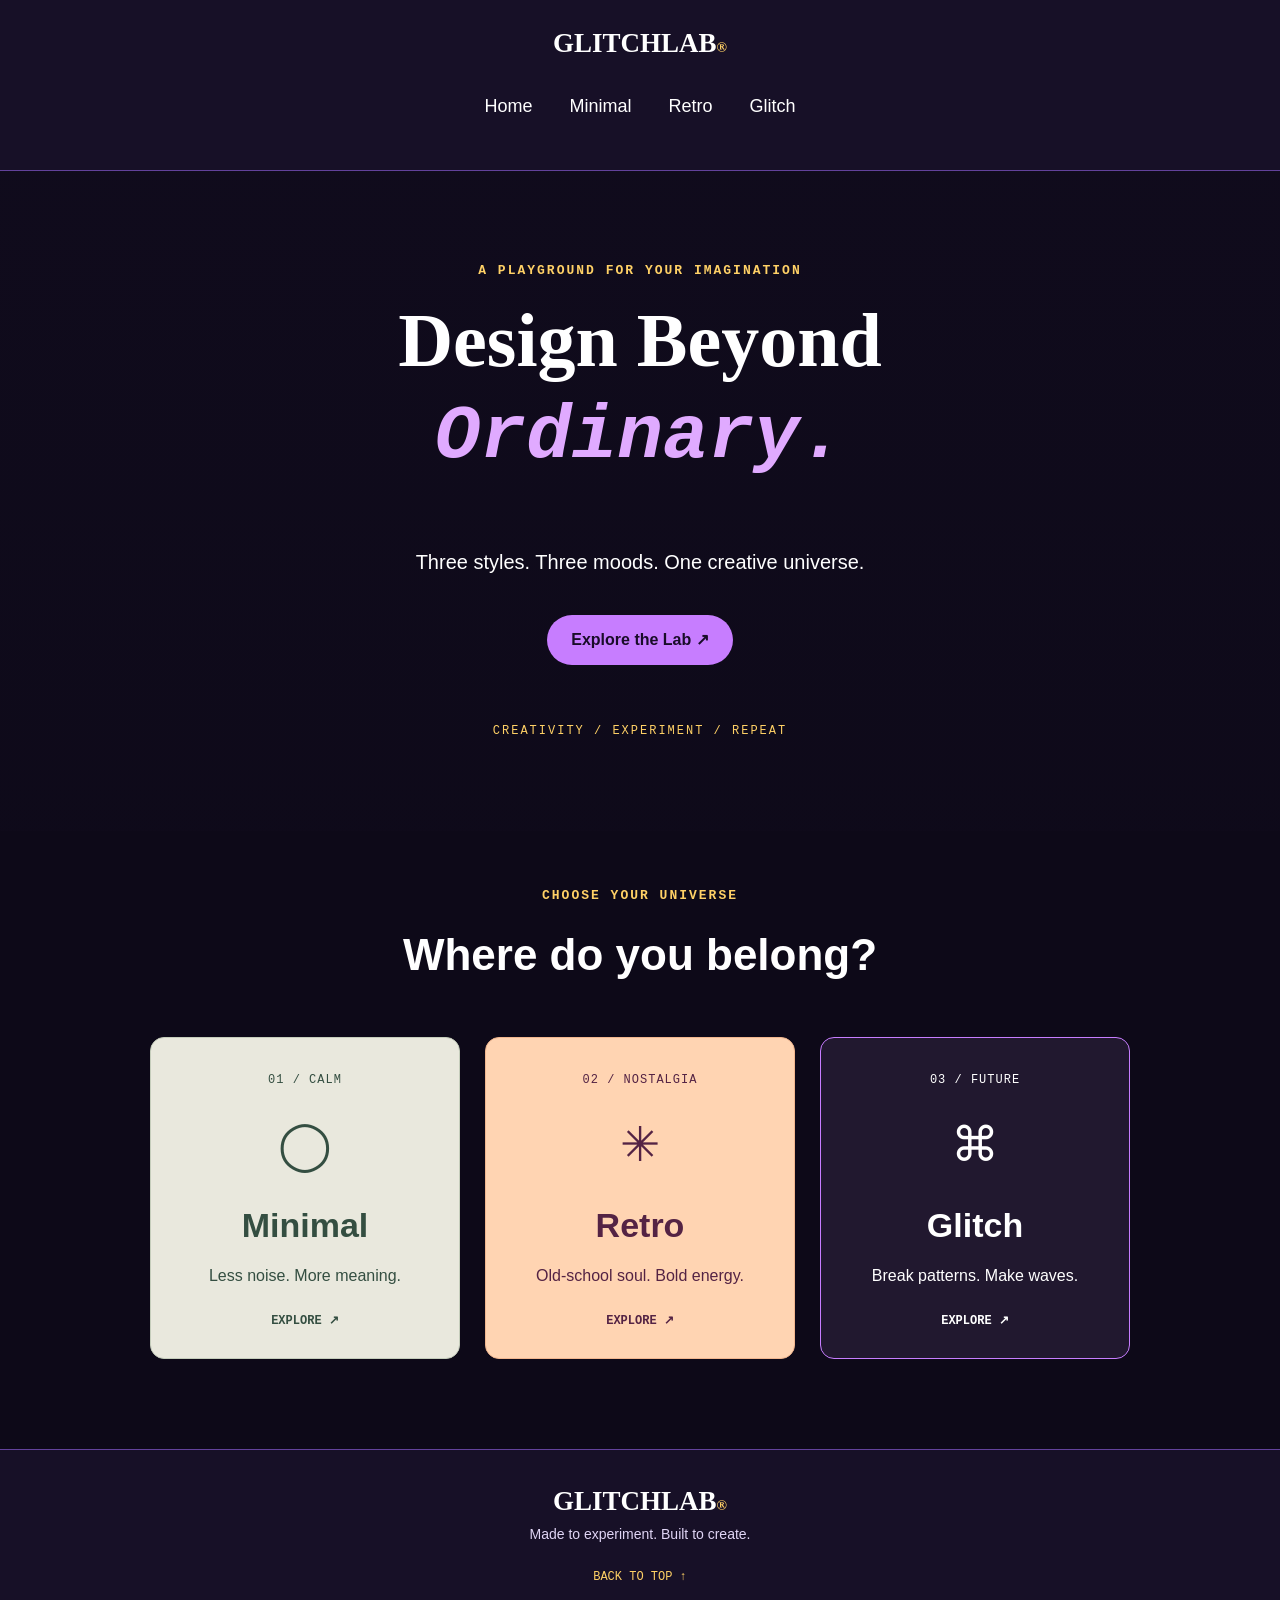
==== index.html @ 379f3a53 "Add files via upload" ====
<!DOCTYPE html>
<html lang="en">
<head>
    <meta charset="UTF-8">
    <meta name="viewport" content="width=device-width, initial-scale=1.0">
    <title>GlitchLab | Explore Your Style</title>
    <link rel="stylesheet" href="style.css">
</head>

<body class="home-theme">

    <header class="home-header">
        <a class="logo" href="index.html">GLITCHLAB<span>®</span></a>

        <nav>
            <a href="index.html">Home</a>
            <a href="minimal.html">Minimal</a>
            <a href="retro.html">Retro</a>
            <a href="glitch.html">Glitch</a>
        </nav>
    </header>

    <main>
        <section class="home-hero">
            <p class="eyebrow">A PLAYGROUND FOR YOUR IMAGINATION</p>

            <h1>Design Beyond<br><span>Ordinary.</span></h1>

            <p class="home-description">
                Three styles. Three moods. One creative universe.
            </p>

            <a class="primary-button" href="#worlds">
                Explore the Lab <span>↗</span>
            </a>

            <div class="hero-decoration">CREATIVITY / EXPERIMENT / REPEAT</div>
        </section>

        <section class="worlds-section" id="worlds">
            <p class="eyebrow">CHOOSE YOUR UNIVERSE</p>
            <h2>Where do you belong?</h2>

            <div class="world-grid">
                <a class="world-card minimal-card" href="minimal.html">
                    <span class="card-number">01 / CALM</span>
                    <div class="world-symbol">◯</div>
                    <h3>Minimal</h3>
                    <p>Less noise. More meaning.</p>
                    <span class="card-arrow">EXPLORE ↗</span>
                </a>

                <a class="world-card retro-card" href="retro.html">
                    <span class="card-number">02 / NOSTALGIA</span>
                    <div class="world-symbol">✳</div>
                    <h3>Retro</h3>
                    <p>Old-school soul. Bold energy.</p>
                    <span class="card-arrow">EXPLORE ↗</span>
                </a>

                <a class="world-card glitch-card" href="glitch.html">
                    <span class="card-number">03 / FUTURE</span>
                    <div class="world-symbol">⌘</div>
                    <h3>Glitch</h3>
                    <p>Break patterns. Make waves.</p>
                    <span class="card-arrow">EXPLORE ↗</span>
                </a>
            </div>
        </section>
    </main>

    <footer class="home-footer">
        <a class="logo" href="index.html">GLITCHLAB<span>®</span></a>
        <p>Made to experiment. Built to create.</p>
        <a href="#top" onclick="window.scrollTo(0,0); return false;">BACK TO TOP ↑</a>
    </footer>

</body>
</html>
---- style.css ----
/* =====================================
   UNIVERSAL AND ELEMENT SELECTORS
===================================== */

* {
    box-sizing: border-box;
}

body {
    margin: 0;
    font-family: Arial, sans-serif;
    font-size: 18px;
    line-height: 1.6;
    text-align: center;
}

a {
    text-decoration: none;
}

h1, h2, h3, p {
    margin-top: 0;
}

h1 {
    font-size: 68px;
    line-height: 1.2;
}

h2 {
    font-size: 42px;
}

h3 {
    font-size: 28px;
}

p {
    font-size: 18px;
}

header {
    padding: 22px 15px;
}

nav {
    text-align: center;
    margin: 15px auto;
}

nav a {
    display: inline-block;
    padding: 8px 12px;
    margin: 4px;
    color: inherit;
}

section {
    padding: 55px 20px;
}

footer {
    padding: 30px 15px;
    text-align: center;
}


/* =====================================
   COMMON CLASSES
===================================== */

.logo {
    display: inline-block;
    font-family: Georgia, serif;
    font-size: 27px;
    font-weight: bold;
    color: inherit;
}

.logo span {
    color: #FFD166;
    font-size: 14px;
}

.eyebrow {
    font-family: "Courier New", monospace;
    font-size: 13px;
    letter-spacing: 2px;
    font-weight: bold;
}

.primary-button {
    display: inline-block;
    padding: 12px 24px;
    margin: 12px auto;
    border-radius: 25px;
    font-family: Arial, sans-serif;
    font-size: 16px;
    font-weight: bold;
}

.home-description,
.style-description {
    max-width: 700px;
    margin: 0 auto 25px auto;
    font-size: 20px;
}

.hero-decoration {
    margin-top: 45px;
    font-family: "Courier New", monospace;
    font-size: 12px;
    letter-spacing: 2px;
    visibility: visible;
}

.feature-image {
    display: block;
    width: 90%;
    max-width: 1000px;
    height: auto;
    margin: 30px auto;
    border: 2px solid rgba(255, 255, 255, 0.5);
    border-radius: 12px;
}


/* =====================================
   HOME PAGE — ATTRACTIVE PURPLE THEME
===================================== */

.home-theme {
    background-color: #0D0918;
    color: #FFFFFF;
}

.home-header {
    background-color: #171027;
    text-align: center;
    border-bottom: 1px solid #62429B;
}

.home-hero {
    padding: 90px 20px;
    background-color: #171027;
    background-image:
        linear-gradient(
            rgba(13, 9, 24, 0.72),
            rgba(13, 9, 24, 0.88)
        ),
        url("https://images.unsplash.com/photo-1518770660439-4636190af475?auto=format&fit=crop&w=1600&q=85");
    background-position: center;
    background-size: cover;
    background-repeat: no-repeat;
    text-align: center;
}

.home-hero .eyebrow {
    color: #FFD166;
}

.home-hero h1 {
    color: #FFFFFF;
    font-size: 76px;
    font-family: Georgia, serif;
}

.home-hero h1 span {
    color: #E0AAFF;
    font-style: italic;
    font-family: "Courier New", monospace;
}

.home-hero p {
    color: #FFFFFF;
}

.home-hero .primary-button {
    background-color: #C77DFF;
    color: #190C29;
}

.hero-decoration {
    color: #FFD166;
}

.worlds-section {
    background-color: #0D0918;
}

.worlds-section .eyebrow {
    color: #FFD166;
}

.worlds-section h2 {
    color: #FFFFFF;
    font-size: 44px;
}

.world-grid {
    max-width: 1150px;
    margin: 25px auto;
    text-align: center;
}

.world-card {
    display: inline-block;
    vertical-align: top;
    width: 310px;
    max-width: 100%;
    min-height: 290px;
    margin: 10px;
    padding: 25px 20px;
    border: 1px solid;
    border-radius: 14px;
    text-align: center;
    color: inherit;
}

.card-number {
    font-family: "Courier New", monospace;
    font-size: 12px;
    letter-spacing: 1px;
}

.world-symbol {
    margin: 15px auto;
    font-size: 48px;
}

.world-card h3 {
    font-size: 34px;
    margin-bottom: 10px;
}

.world-card p {
    font-size: 16px;
}

.card-arrow {
    font-family: "Courier New", monospace;
    font-size: 12px;
    font-weight: bold;
}

.minimal-card {
    background-color: #E9E8DD;
    color: #344E41;
    border-color: #C5CDBB;
}

.retro-card {
    background-color: #FFD4B2;
    color: #542344;
    border-color: #F1B68F;
}

.glitch-card {
    background-color: #21182F;
    color: #FFFFFF;
    border-color: #C77DFF;
}

.home-footer {
    background-color: #171027;
    border-top: 1px solid #62429B;
}

.home-footer p {
    color: #E0D5F5;
    font-size: 14px;
}

.home-footer > a:last-child {
    color: #FFD166;
    font-family: "Courier New", monospace;
    font-size: 12px;
}


/* =====================================
   MINIMAL PAGE
===================================== */

.minimal-theme {
    background-color: #F5F0E8;
    color: #344E41;
    font-family: Georgia, serif;
}

.minimal-theme .sub-header {
    background-color: #E7E0D3;
}

.minimal-theme nav a {
    color: #344E41;
}

.minimal-theme .style-hero {
    background-color: #E8EDE3;
}

.minimal-hero h1 {
    font-family: Georgia, serif;
    font-size: 72px;
}

.minimal-hero h1 em {
    color: #617B4D;
}

.minimal-hero .eyebrow {
    color: #405B35;
}

.minimal-theme .primary-button {
    background-color: #344E41;
    color: #FFFFFF;
}

.minimal-theme .style-content {
    background-color: #F5F0E8;
}

.minimal-theme .feature-box {
    background-color: #FFFFFF;
    border: 1px solid #D7DDCF;
}

.minimal-theme .feature-box span {
    color: #536F43;
}

.minimal-theme .palette-section {
    background-color: #E8EDE3;
}

.minimal-theme .cream {
    background-color: #FFFFFF;
    color: #344E41;
}

.minimal-theme .sage {
    background-color: #A3B18A;
    color: #172117;
}

.minimal-theme .forest {
    background-color: #344E41;
    color: #FFFFFF;
}

.minimal-theme .site-footer {
    background-color: #344E41;
    color: #FFFFFF;
}


/* =====================================
   RETRO PAGE — WARM PINK AND GOLD
===================================== */

.retro-theme {
    background-color: #241025;
    color: #FFFFFF;
    font-family: Georgia, serif;
}

.retro-theme .sub-header {
    background-color: #35132E;
    color: #FFE3A3;
}

.retro-theme nav a {
    color: #FFE3A3;
}

.retro-hero {
    background-color: #35132E;
    background-image:
        linear-gradient(
            rgba(35, 10, 34, 0.76),
            rgba(35, 10, 34, 0.88)
        ),
        url("https://images.unsplash.com/photo-1550745165-9bc0b252726f?auto=format&fit=crop&w=1400&q=85");
    background-position: center;
    background-size: cover;
    background-repeat: no-repeat;
}

.retro-hero h1 {
    font-family: Georgia, serif;
    font-size: 76px;
    color: #FFFFFF;
}

.retro-hero h1 span {
    color: #FFD166;
    font-style: italic;
}

.retro-hero .eyebrow {
    color: #FFD166;
}

.retro-hero .style-description {
    color: #FFFFFF;
}

.retro-theme .primary-button {
    background-color: #FFD166;
    color: #35132E;
}

.retro-theme .style-content {
    background-color: #241025;
    color: #FFFFFF;
}

.retro-theme .feature-box {
    background-color: #35132E;
    border: 2px solid #A94F77;
}

.retro-theme .feature-box span {
    color: #FFD166;
}

.retro-theme .palette-section {
    background-color: #35132E;
}

.retro-pink {
    background-color: #FF78A9;
    color: #301024;
}

.retro-cyan {
    background-color: #71F0F0;
    color: #14202A;
}

.retro-purple {
    background-color: #A56BDB;
    color: #FFFFFF;
}

.retro-theme .site-footer {
    background-color: #190C20;
    color: #FFE3A3;
}


/* =====================================
   GLITCH PAGE — NEON CYAN AND PURPLE
===================================== */

.glitch-theme {
    background-color: #080B16;
    color: #FFFFFF;
    font-family: "Courier New", monospace;
}

.glitch-theme .sub-header {
    background-color: #101326;
    color: #00F5FF;
}

.glitch-theme nav a {
    color: #00F5FF;
}

.glitch-hero {
    background-color: #101326;
    background-image:
        linear-gradient(
            rgba(5, 8, 22, 0.78),
            rgba(5, 8, 22, 0.90)
        ),
        url("https://images.unsplash.com/photo-1518770660439-4636190af475?auto=format&fit=crop&w=1400&q=85");
    background-position: center;
    background-size: cover;
    background-repeat: no-repeat;
}

.glitch-hero h1 {
    font-family: "Courier New", monospace;
    font-size: 62px;
    color: #FFFFFF;
}

.glitch-hero h1 span {
    color: #00F5FF;
}

.glitch-hero .eyebrow {
    color: #FF4DDE;
}

.glitch-hero .style-description {
    color: #FFFFFF;
}

.glitch-theme .primary-button {
    background-color: #00F5FF;
    color: #080B16;
}

.glitch-theme .style-content {
    background-color: #080B16;
    color: #FFFFFF;
}

.glitch-theme .feature-box {
    background-color: #101326;
    border: 1px solid #8A4DFF;
}

.glitch-theme .feature-box span {
    color: #00F5FF;
}

.glitch-theme .feature-box h3 {
    color: #FF4DDE;
}

.glitch-theme .palette-section {
    background-color: #101326;
}

.electric {
    background-color: #B026FF;
    color: #FFFFFF;
}

.neon {
    background-color: #00F5FF;
    color: #101014;
}

.midnight {
    background-color: #11111B;
    color: #FFFFFF;
    border: 1px solid #00F5FF;
}

.glitch-theme .site-footer {
    background-color: #101326;
    color: #00F5FF;
    border-top: 1px solid #8A4DFF;
}


/* =====================================
   COMMON PAGE CONTENT
===================================== */

.style-content {
    padding: 60px 20px;
    text-align: center;
}

.style-content .eyebrow,
.palette-section .eyebrow {
    letter-spacing: 2px;
}

.style-content h2,
.palette-section h2 {
    margin-bottom: 35px;
}

.feature-grid {
    max-width: 1100px;
    margin: 20px auto;
    text-align: center;
}

.feature-box {
    display: inline-block;
    vertical-align: top;
    width: 300px;
    max-width: 100%;
    min-height: 190px;
    margin: 10px;
    padding: 22px;
    border-radius: 12px;
    text-align: center;
}

.feature-box span {
    font-size: 15px;
}

.feature-box h3 {
    margin: 12px 0;
}

.feature-box p {
    font-size: 16px;
}

.palette-section {
    padding: 60px 20px;
    text-align: center;
}

.palette-grid {
    max-width: 1000px;
    margin: 20px auto;
    text-align: center;
}

.palette-swatch {
    display: inline-block;
    vertical-align: top;
    width: 260px;
    max-width: 100%;
    min-height: 145px;
    margin: 10px;
    padding: 22px;
    border-radius: 10px;
}

.palette-swatch span {
    font-family: "Courier New", monospace;
    font-size: 13px;
    letter-spacing: 2px;
}

.palette-swatch p {
    margin-top: 8px;
    font-family: "Courier New", monospace;
    font-size: 15px;
}

.site-footer a {
    color: inherit;
    font-size: 14px;
    font-weight: bold;
}

.site-footer p {
    font-family: "Courier New", monospace;
    font-size: 12px;
}
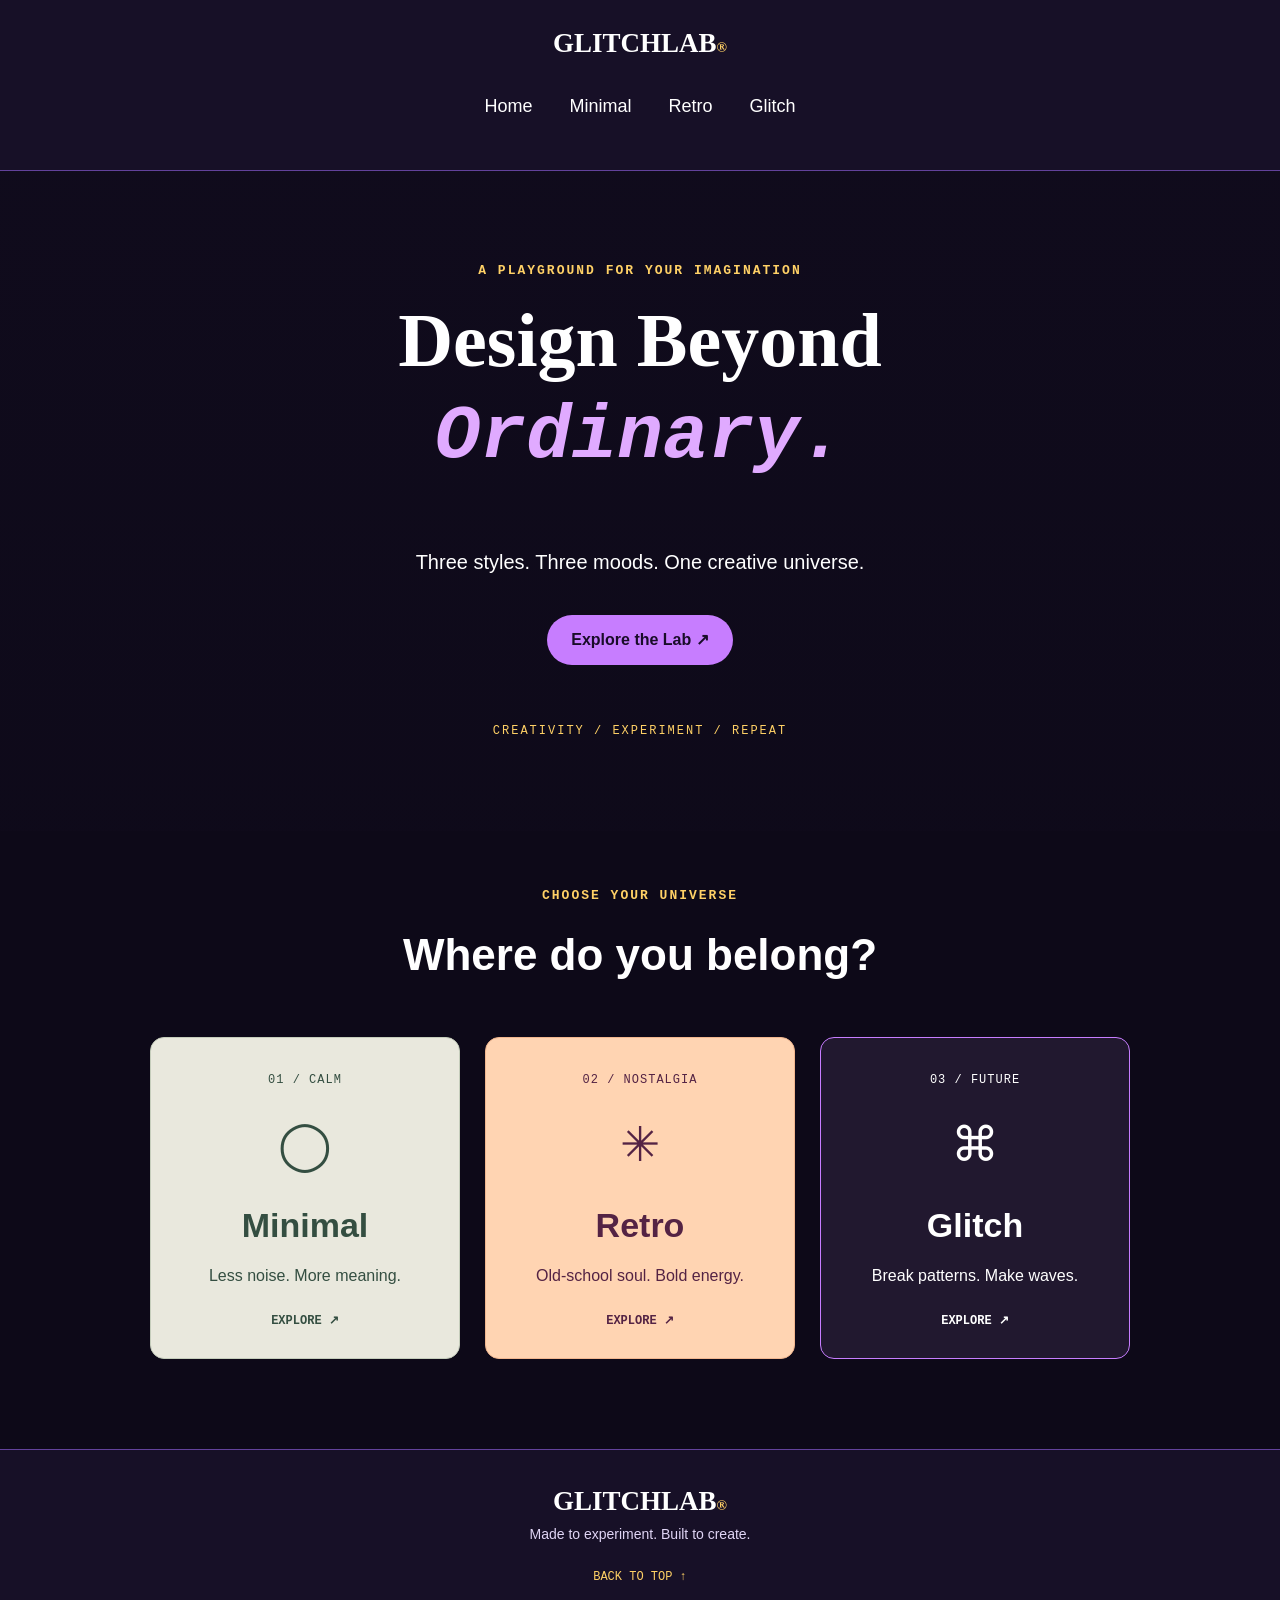
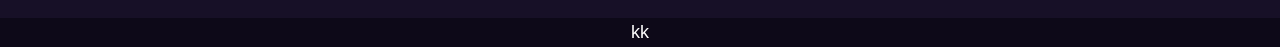
==== commit ff23650d: "Fix formatting issues in index.html" ====
--- a/index.html
+++ b/index.html
@@ -77,4 +77,5 @@
     </footer>
 
 </body>
-</html>
+</html>kk
+
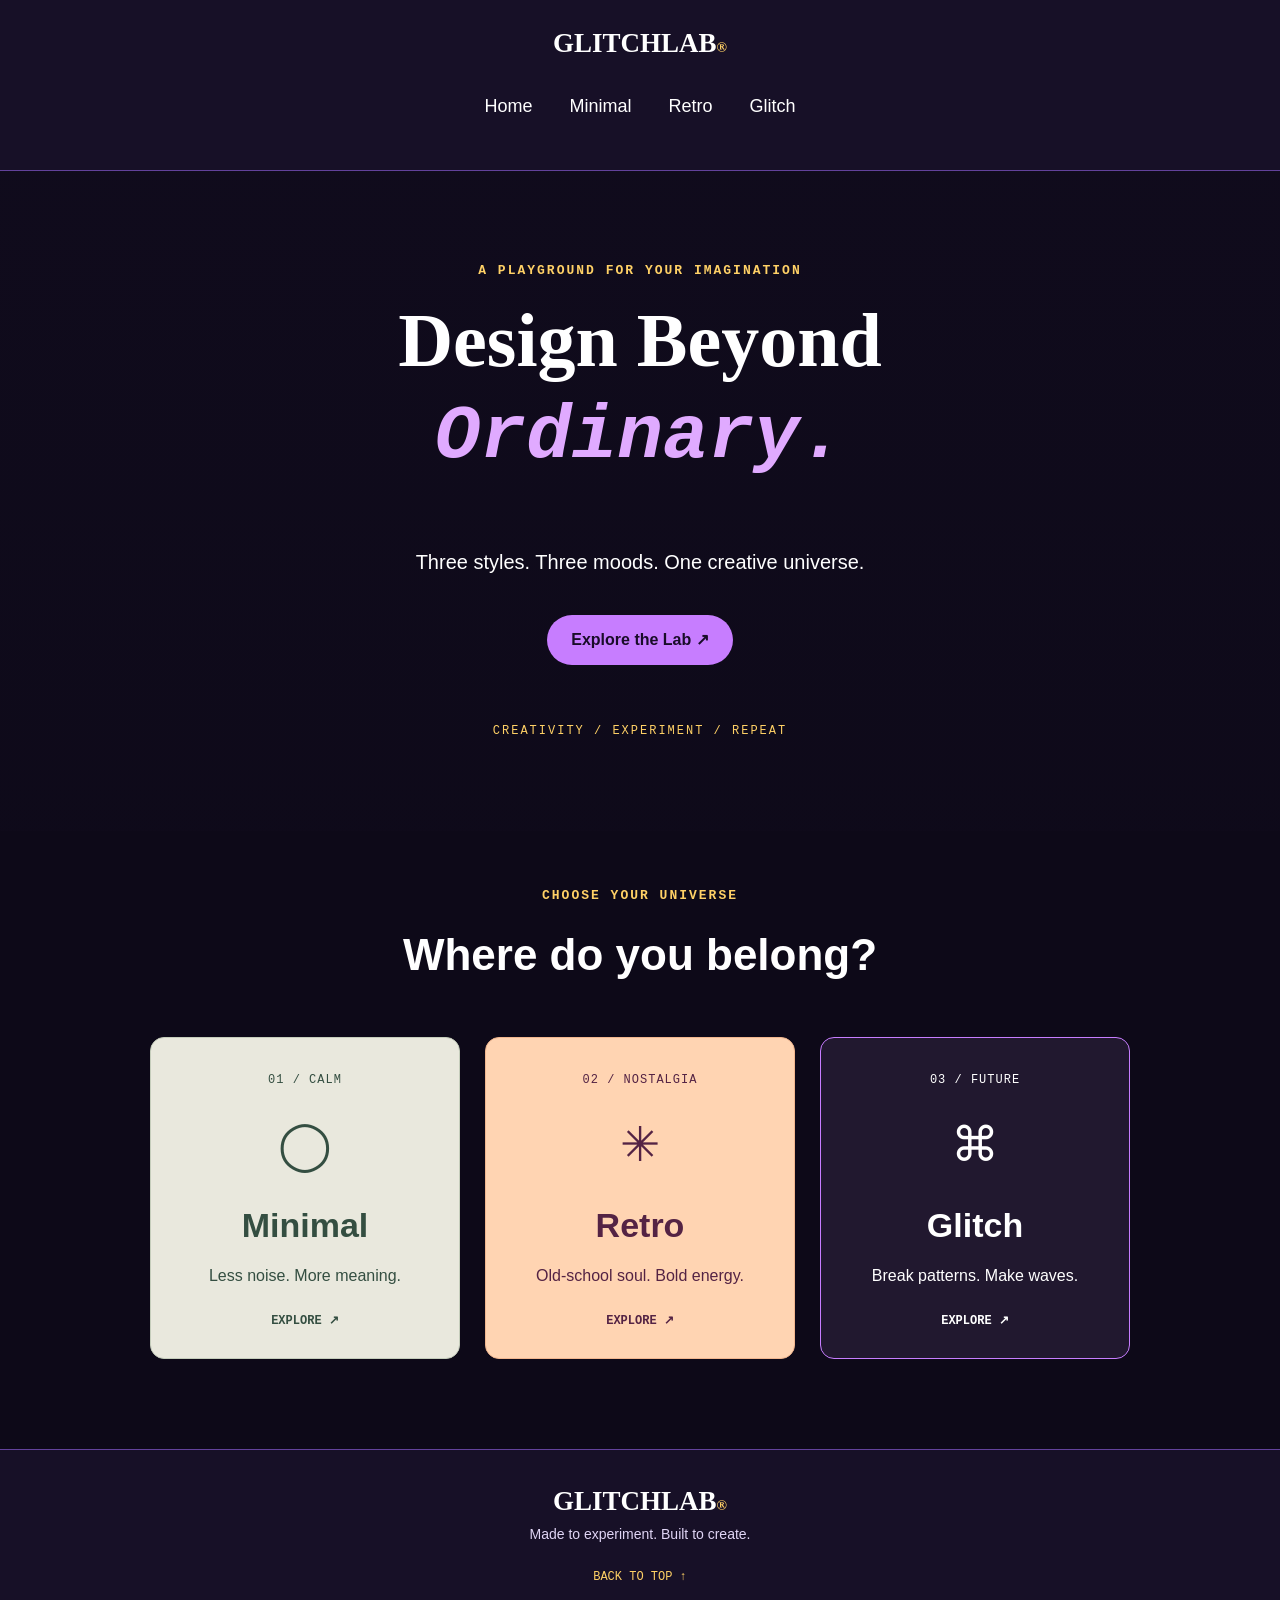
==== commit 2a98ddd2: "Fix formatting issues in index.html" ====
--- a/index.html
+++ b/index.html
@@ -77,5 +77,5 @@
     </footer>
 
 </body>
-</html>kk
+</html>
 
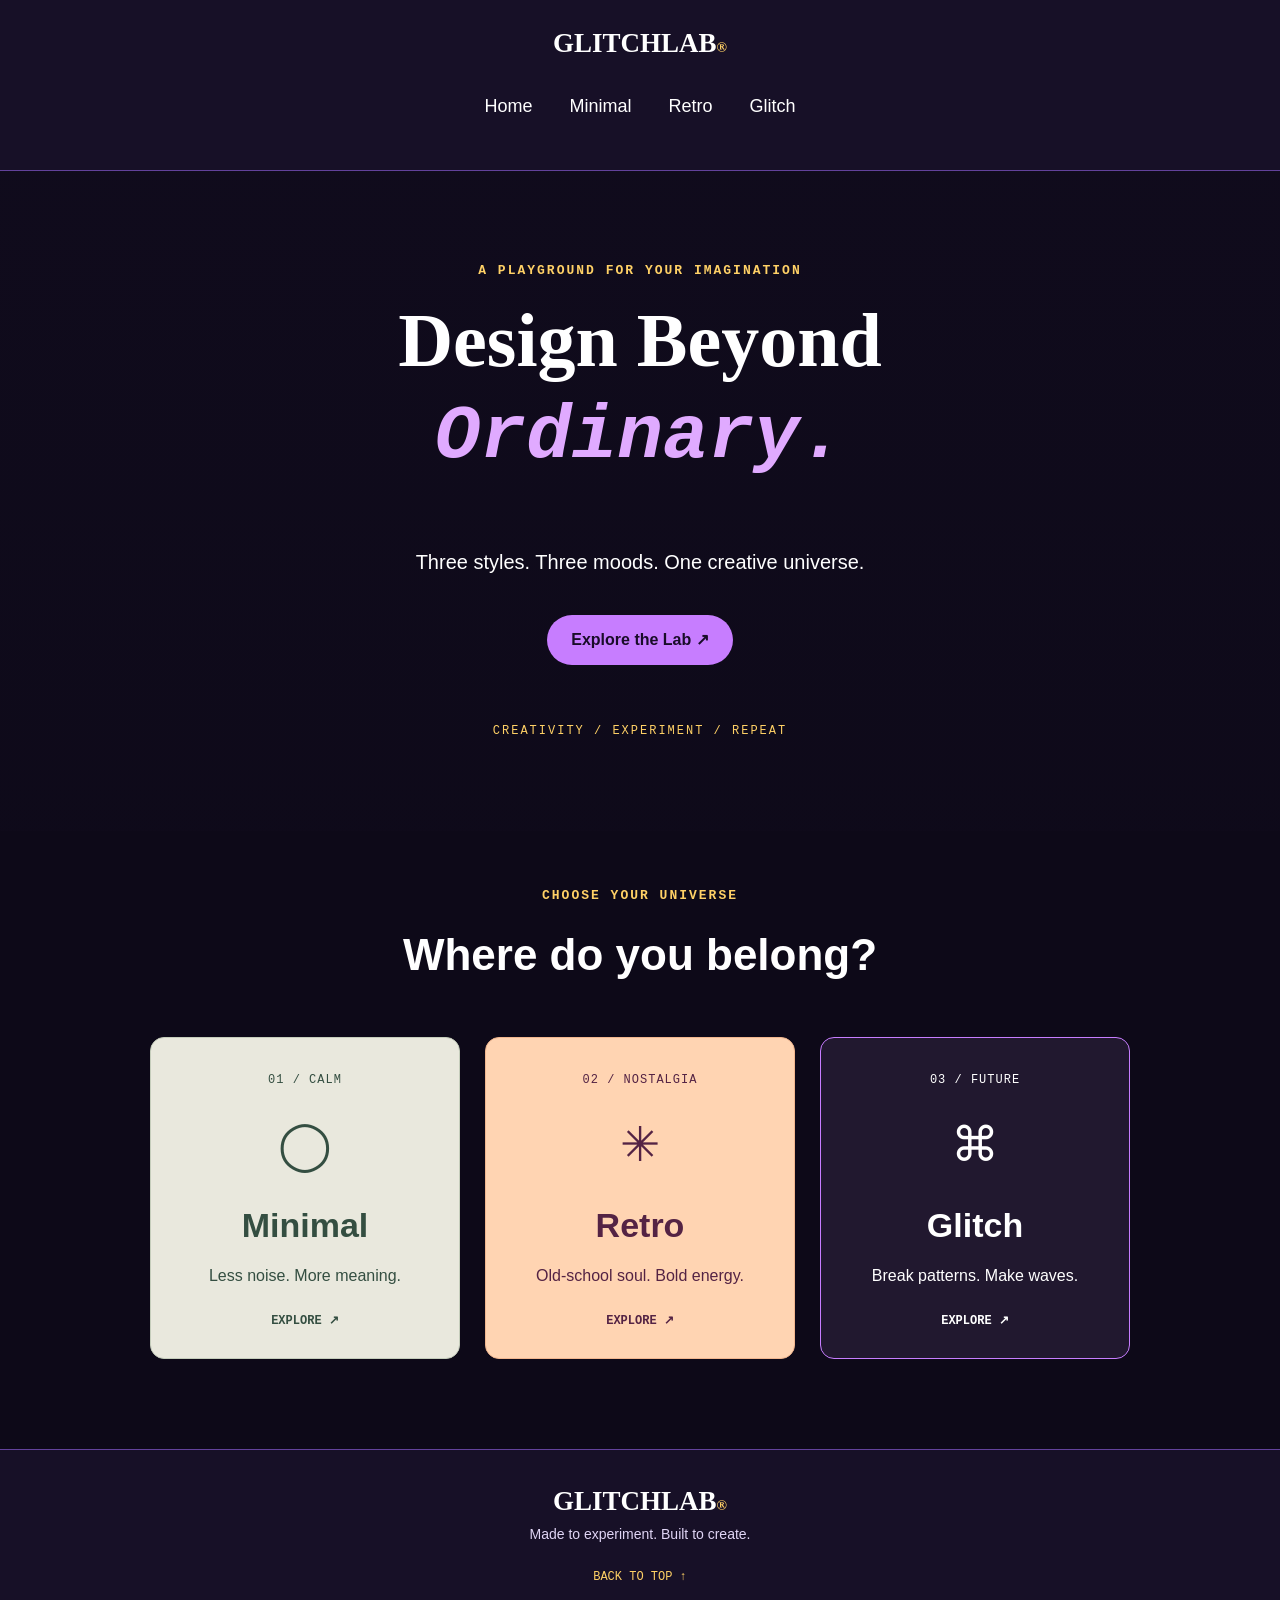
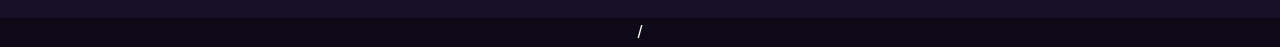
==== commit a4038bfc: "Update index.html" ====
--- a/index.html
+++ b/index.html
@@ -75,6 +75,7 @@
         <p>Made to experiment. Built to create.</p>
         <a href="#top" onclick="window.scrollTo(0,0); return false;">BACK TO TOP ↑</a>
     </footer>
+    /
 
 </body>
 </html>
--- a/style.css
+++ b/style.css
@@ -1,4 +1,4 @@
-
+   
 /* =====================================
    UNIVERSAL AND ELEMENT SELECTORS
 ===================================== */
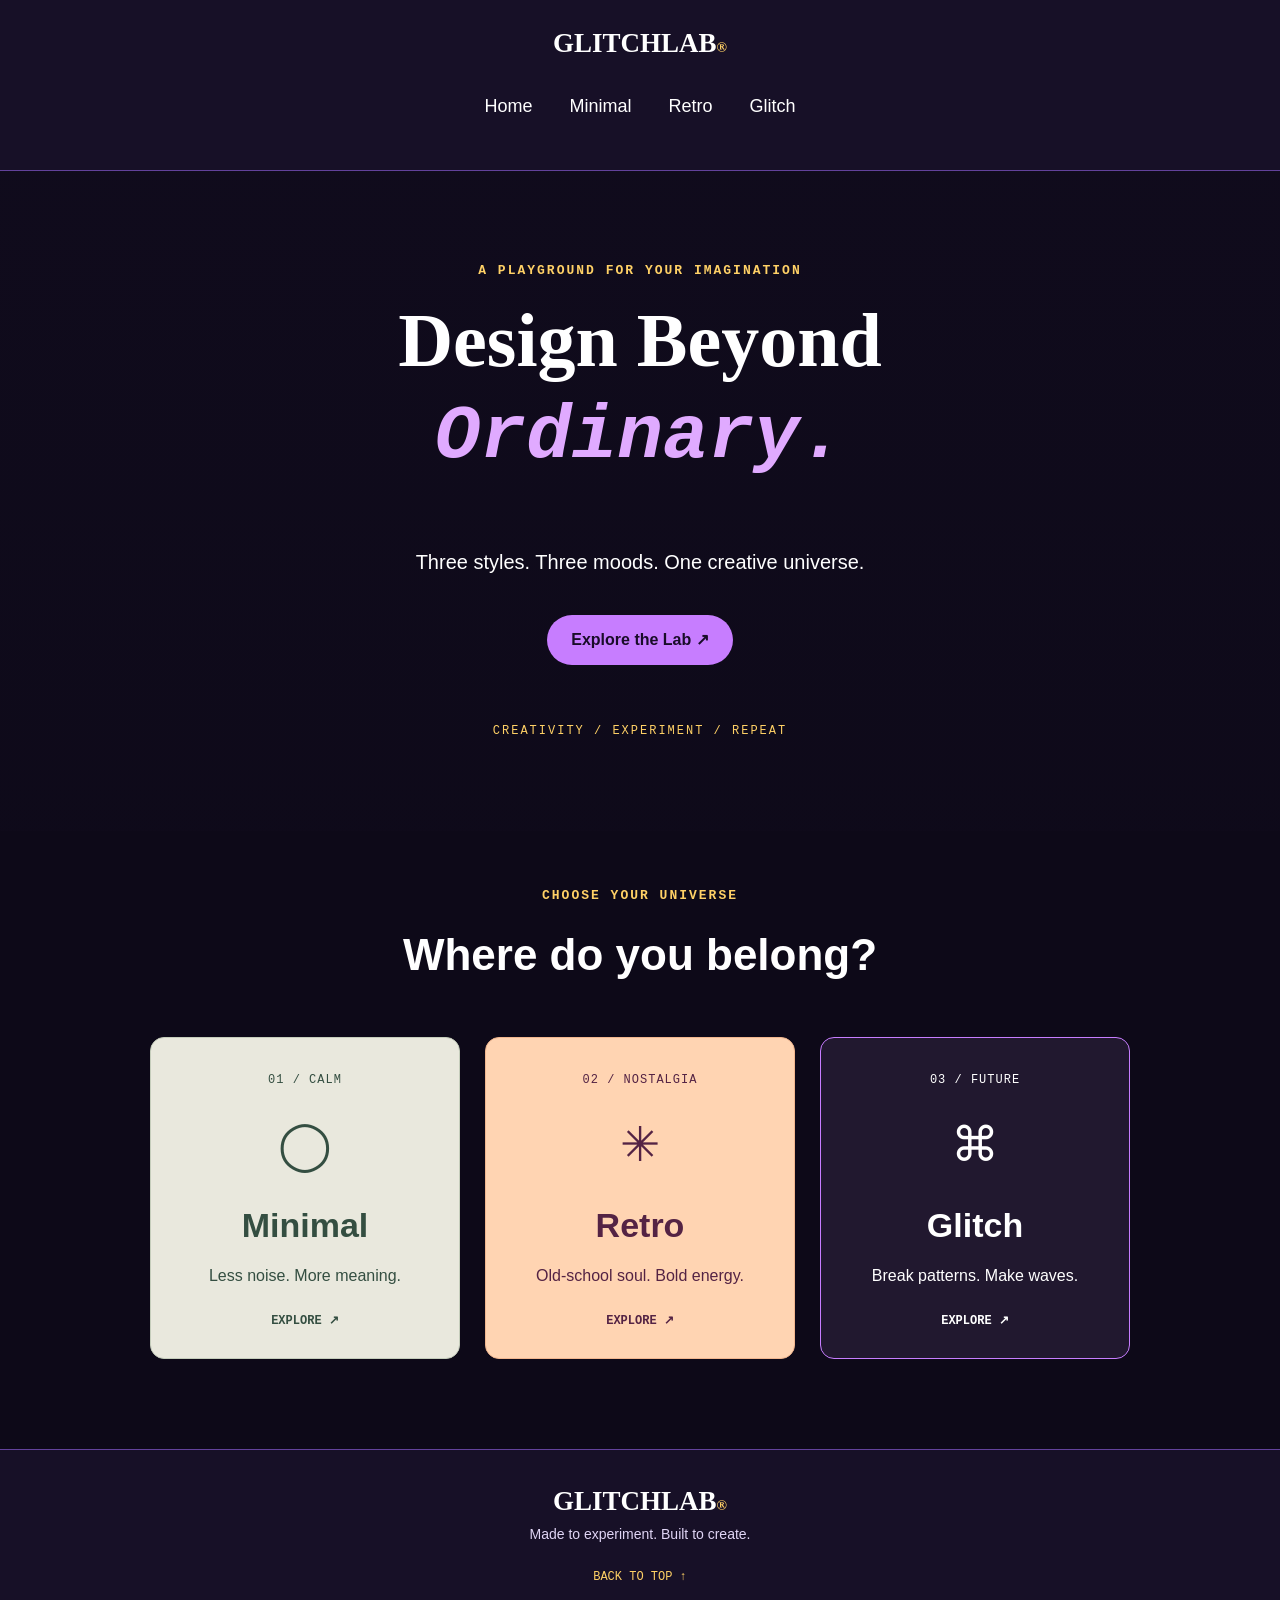
==== commit 8522cf46: "Update index.html" ====
--- a/index.html
+++ b/index.html
@@ -75,7 +75,7 @@
         <p>Made to experiment. Built to create.</p>
         <a href="#top" onclick="window.scrollTo(0,0); return false;">BACK TO TOP ↑</a>
     </footer>
-    /
+    
 
 </body>
 </html>
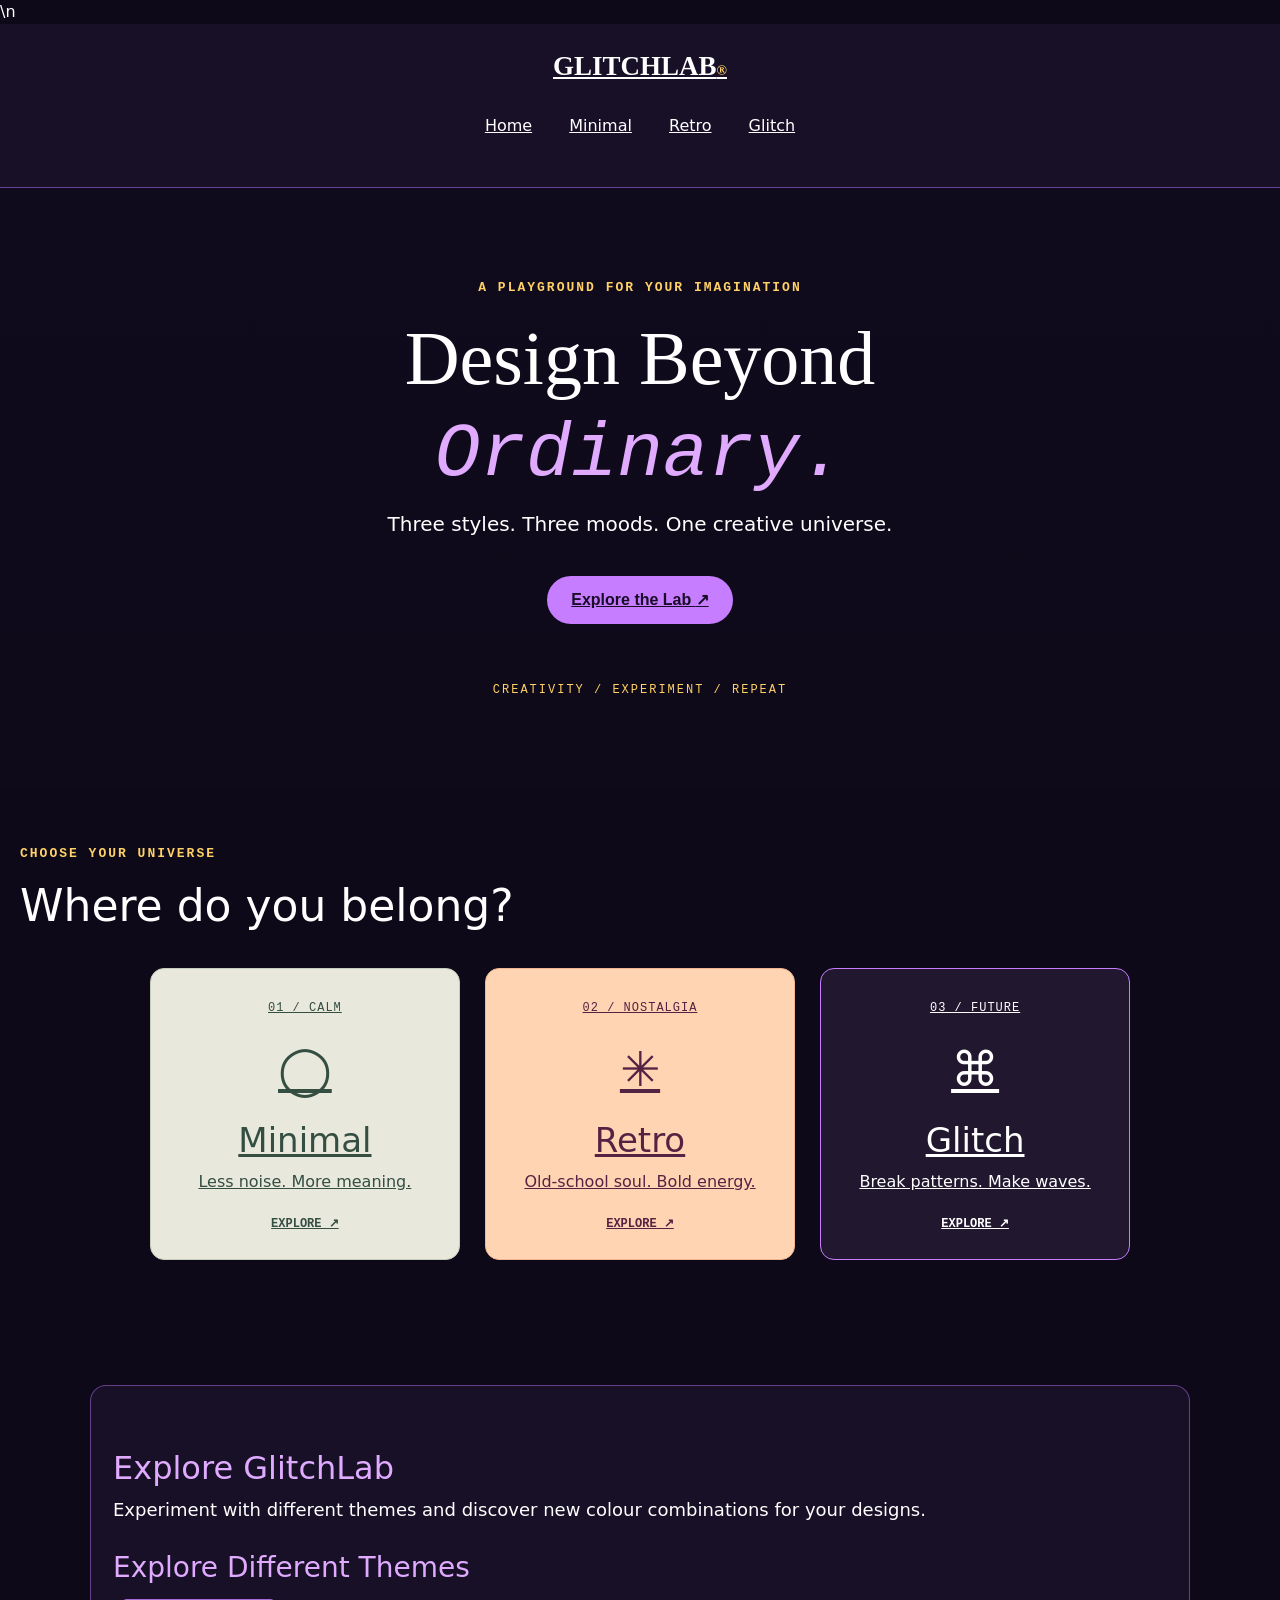
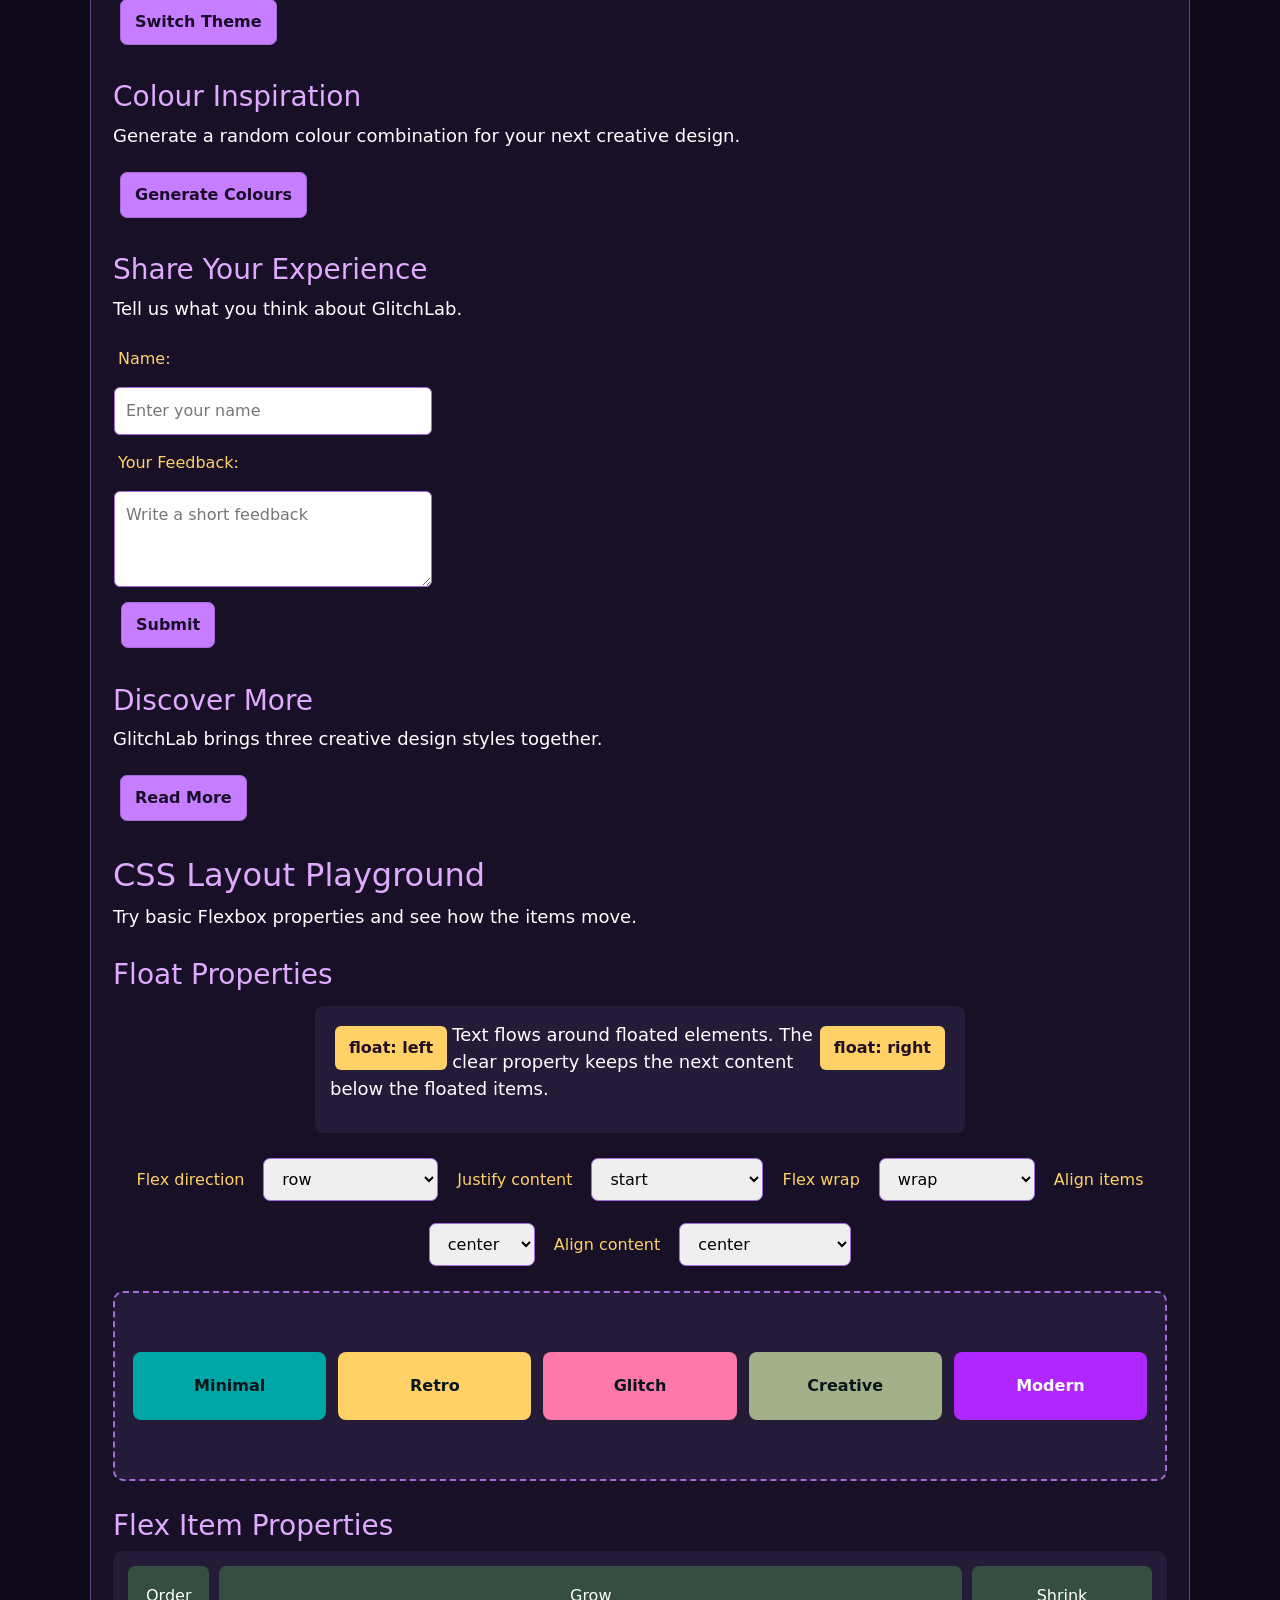
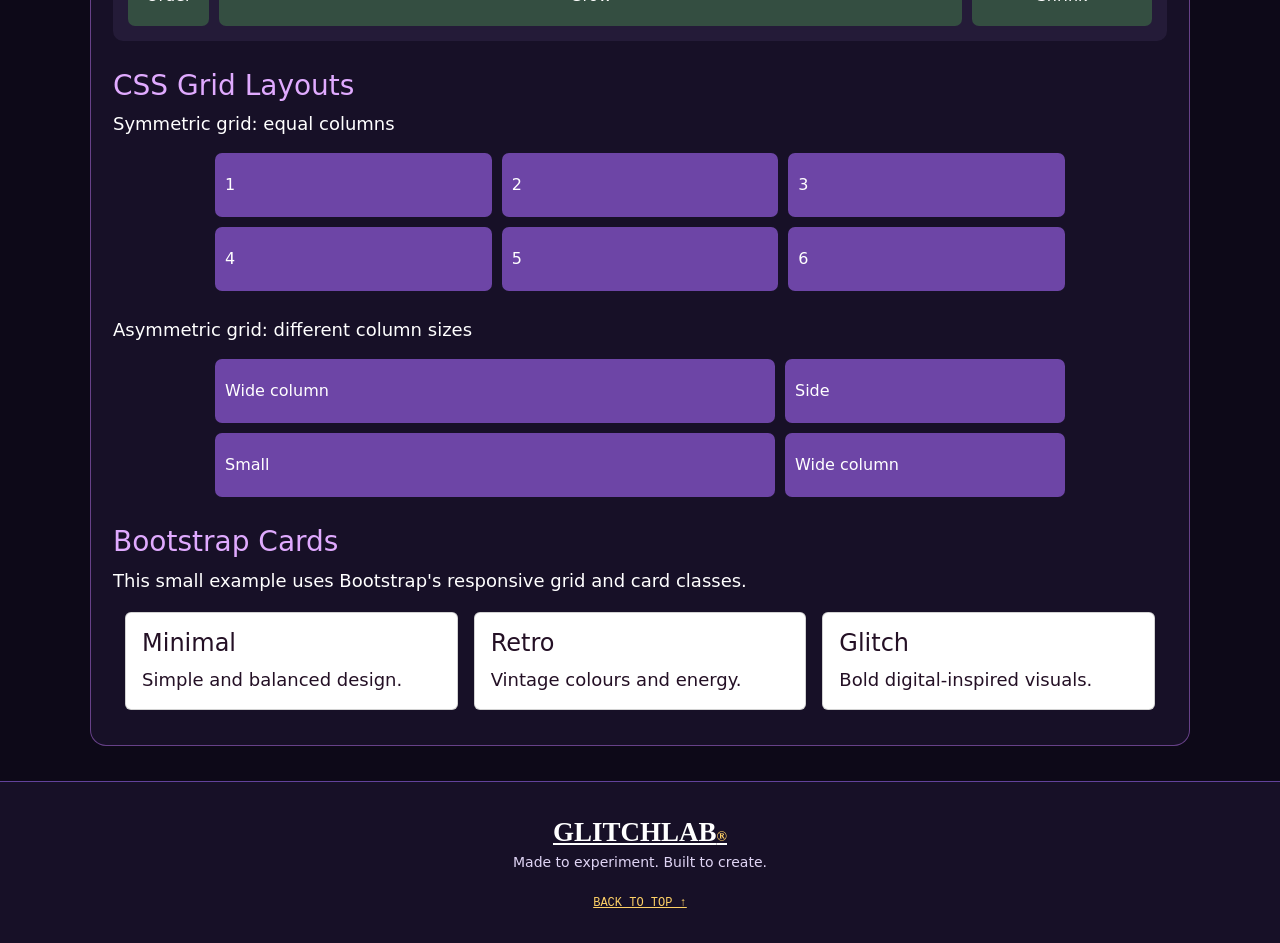
==== commit 664e848f: "Updated GlitchLab with CSS layouts and JavaScript" ====
--- a/index.html
+++ b/index.html
@@ -1,11 +1,11 @@
-
 <!DOCTYPE html>
 <html lang="en">
+
 <head>
     <meta charset="UTF-8">
     <meta name="viewport" content="width=device-width, initial-scale=1.0">
     <title>GlitchLab | Explore Your Style</title>
-    <link rel="stylesheet" href="style.css">
+    <link rel="stylesheet" href="style.css">\n    <link href="https://cdn.jsdelivr.net/npm/bootstrap@5.3.3/dist/css/bootstrap.min.css" rel="stylesheet">
 </head>
 
 <body class="home-theme">
@@ -68,15 +68,198 @@
                 </a>
             </div>
         </section>
+        <!-- GlitchLab Interactive Features -->
+
+        <section id="glitchlab-tools">
+
+            <h2>Explore GlitchLab</h2>
+
+            <p>
+                Experiment with different themes and discover
+                new colour combinations for your designs.
+            </p>
+
+            <!-- Theme Change -->
+            <h3>Explore Different Themes</h3>
+
+            <button id="themeButton">Switch Theme</button>
+
+
+            <!-- Colour Palette Generator -->
+            <h3>Colour Inspiration</h3>
+
+            <p>
+                Generate a random colour combination for your
+                next creative design.
+            </p>
+
+            <button id="paletteButton">Generate Colours</button>
+
+            <div id="paletteBox"></div>
+
+
+            <!-- Feedback Section -->
+            <h3>Share Your Experience</h3>
+
+            <p>
+                Tell us what you think about GlitchLab.
+            </p>
+
+            <table width="320">
+                <tr>
+                    <td>
+                        <form id="feedbackForm">
+
+                            <label for="userName">Name:</label>
+                            <input type="text" id="userName" placeholder="Enter your name">
+
+                            <label for="feedback">Your Feedback:</label>
+                            <textarea id="feedback" rows="3" placeholder="Write a short feedback"></textarea>
+
+                            <button type="submit">Submit</button>
+
+                        </form>
+                    </td>
+                </tr>
+            </table>
+
+
+            <!-- Read More Feature -->
+            <h3>Discover More</h3>
+            <p>GlitchLab brings three creative design styles together.</p>
+            <p id="extraText" hidden>
+                Explore visual ideas, compare colour palettes and learn how
+                different layouts can change the look of a website.
+            </p>
+            <button id="readButton" type="button">Read More</button>
+
+            <!-- Flexbox Playground -->
+            <h2>CSS Layout Playground</h2>
+            <p>Try basic Flexbox properties and see how the items move.</p>
+
+            <h3>Float Properties</h3>
+            <div class="float-example">
+                <span class="float-chip float-left">float: left</span>
+                <span class="float-chip float-right">float: right</span>
+                <p>
+                    Text flows around floated elements. The clear property
+                    keeps the next content below the floated items.
+                </p>
+                <div class="clear-float"></div>
+            </div>
+
+            <div class="layout-controls">
+                <label for="directionSelect">Flex direction</label>
+                <select id="directionSelect">
+                    <option value="row">row</option>
+                    <option value="row-reverse">row-reverse</option>
+                    <option value="column">column</option>
+                    <option value="column-reverse">column-reverse</option>
+                </select>
+
+                <label for="justifySelect">Justify content</label>
+                <select id="justifySelect">
+                    <option value="flex-start">start</option>
+                    <option value="center">center</option>
+                    <option value="space-between">space-between</option>
+                    <option value="space-around">space-around</option>
+                    <option value="space-evenly">space-evenly</option>
+                </select>
+
+                <label for="wrapSelect">Flex wrap</label>
+                <select id="wrapSelect">
+                    <option value="nowrap">nowrap</option>
+                    <option value="wrap" selected>wrap</option>
+                    <option value="wrap-reverse">wrap-reverse</option>
+                </select>
+
+                <label for="alignSelect">Align items</label>
+                <select id="alignSelect">
+                    <option value="stretch">stretch</option>
+                    <option value="flex-start">start</option>
+                    <option value="center" selected>center</option>
+                    <option value="flex-end">end</option>
+                </select>
+
+                <label for="alignContentSelect">Align content</label>
+                <select id="alignContentSelect">
+                    <option value="flex-start">start</option>
+                    <option value="center" selected>center</option>
+                    <option value="space-between">space-between</option>
+                    <option value="space-around">space-around</option>
+                    <option value="stretch">stretch</option>
+                </select>
+            </div>
+
+            <div id="flexPlayground" class="flex-playground" aria-live="polite"></div>
+
+            <h3>Flex Item Properties</h3>
+            <div class="flex-item-demo">
+                <div class="flex-property-item grow-item">Grow</div>
+                <div class="flex-property-item shrink-item">Shrink</div>
+                <div class="flex-property-item order-item">Order</div>
+            </div>
+
+            <h3>CSS Grid Layouts</h3>
+            <p>Symmetric grid: equal columns</p>
+            <div class="grid-demo symmetric-grid">
+                <div>1</div><div>2</div><div>3</div>
+                <div>4</div><div>5</div><div>6</div>
+            </div>
+
+            <p>Asymmetric grid: different column sizes</p>
+            <div class="grid-demo asymmetric-grid">
+                <div class="grid-wide">Wide column</div>
+                <div>Side</div>
+                <div>Small</div>
+                <div class="grid-wide">Wide column</div>
+            </div>
+
+            <!-- Small Bootstrap example -->
+            <h3>Bootstrap Cards</h3>
+            <p>This small example uses Bootstrap's responsive grid and card classes.</p>
+            <div class="container bootstrap-demo">
+                <div class="row g-3">
+                    <div class="col-md-4">
+                        <div class="card h-100">
+                            <div class="card-body">
+                                <h4 class="card-title">Minimal</h4>
+                                <p class="card-text">Simple and balanced design.</p>
+                            </div>
+                        </div>
+                    </div>
+                    <div class="col-md-4">
+                        <div class="card h-100">
+                            <div class="card-body">
+                                <h4 class="card-title">Retro</h4>
+                                <p class="card-text">Vintage colours and energy.</p>
+                            </div>
+                        </div>
+                    </div>
+                    <div class="col-md-4">
+                        <div class="card h-100">
+                            <div class="card-body">
+                                <h4 class="card-title">Glitch</h4>
+                                <p class="card-text">Bold digital-inspired visuals.</p>
+                            </div>
+                        </div>
+                    </div>
+                </div>
+            </div>
+
+        </section>
+
     </main>
 
     <footer class="home-footer">
         <a class="logo" href="index.html">GLITCHLAB<span>®</span></a>
         <p>Made to experiment. Built to create.</p>
         <a href="#top" onclick="window.scrollTo(0,0); return false;">BACK TO TOP ↑</a>
+
     </footer>
-    
+
+    <script src="script.js"></script>
 
 </body>
-</html>
-
+
+</html>
--- a/style.css
+++ b/style.css
@@ -1,4 +1,4 @@
-   
+
 /* =====================================
    UNIVERSAL AND ELEMENT SELECTORS
 ===================================== */
@@ -645,3 +645,309 @@
     font-family: "Courier New", monospace;
     font-size: 12px;
 }
+
+/* Dark Mode */
+.dark-mode {
+    background-color: #171721;
+    color: white;
+}
+
+/* Buttons */
+button {
+    padding: 10px 18px;
+    cursor: pointer;
+    border: none;
+    border-radius: 5px;
+    margin: 8px;
+}
+
+/* Feedback Form */
+input, textarea {
+    display: block;
+    padding: 10px;
+    margin: 10px 0;
+    width: 90%;
+}
+
+/* Colour Palette */
+#paletteBox {
+    display: flex;
+    flex-wrap: wrap;
+    gap: 10px;
+}
+
+/* Dark Theme */
+body.dark-mode {
+    background-color: #171721;
+    color: white;
+}
+
+/* Dark Theme Headings */
+body.dark-mode h1,
+body.dark-mode h2,
+body.dark-mode h3,
+body.dark-mode p {
+    color: white;
+}
+
+/* Dark Theme Links */
+body.dark-mode a {
+    color: #00F5FF;
+}
+
+/* Smooth Theme Change */
+body {
+    transition: background-color 0.3s, color 0.3s;
+}
+
+
+/* =====================================
+   GLITCHLAB LAYOUT PLAYGROUND
+===================================== */
+
+#glitchlab-tools {
+    max-width: 1100px;
+    margin: 35px auto;
+    padding: 35px 22px;
+    border: 1px solid rgba(199, 125, 255, 0.45);
+    border-radius: 16px;
+    background-color: #171027;
+    color: #FFFFFF;
+}
+
+#glitchlab-tools h2,
+#glitchlab-tools h3 {
+    color: #E0AAFF;
+    margin-top: 28px;
+}
+
+#glitchlab-tools button,
+#glitchlab-tools select {
+    padding: 10px 14px;
+    margin: 7px;
+    border: 1px solid #A56BDB;
+    border-radius: 7px;
+}
+
+#glitchlab-tools button {
+    background-color: #C77DFF;
+    color: #190C29;
+    font-weight: bold;
+    cursor: pointer;
+}
+
+#glitchlab-tools input,
+#glitchlab-tools textarea {
+    display: block;
+    width: 100%;
+    max-width: 520px;
+    padding: 11px;
+    margin: 8px auto;
+    border: 1px solid #A56BDB;
+    border-radius: 6px;
+}
+
+#glitchlab-tools label {
+    display: inline-block;
+    margin: 8px 4px;
+    color: #FFD166;
+}
+
+.layout-controls {
+    margin: 18px auto;
+    display: flex;
+    flex-wrap: wrap;
+    justify-content: center;
+    align-items: center;
+    gap: 8px;
+}
+
+.flex-playground {
+    min-height: 190px;
+    display: flex;
+    flex-direction: row;
+    justify-content: space-evenly;
+    align-items: center;
+    align-content: center;
+    flex-wrap: wrap;
+    gap: 12px;
+    padding: 18px;
+    background-color: #241B38;
+    border: 2px dashed #A56BDB;
+    border-radius: 10px;
+}
+
+.playground-item {
+    flex: 1 1 110px;
+    min-width: 75px;
+    padding: 22px 10px;
+    border-radius: 8px;
+    background-color: #00A6A6;
+    color: #08151B;
+    font-weight: bold;
+    text-align: center;
+}
+
+.playground-item:nth-child(2) {
+    background-color: #FFD166;
+}
+
+.playground-item:nth-child(3) {
+    background-color: #FF78A9;
+}
+
+.playground-item:nth-child(4) {
+    background-color: #A3B18A;
+}
+
+.playground-item:nth-child(5) {
+    background-color: #B026FF;
+    color: #FFFFFF;
+}
+
+.flex-item-demo {
+    display: flex;
+    flex-wrap: wrap;
+    gap: 10px;
+    padding: 15px;
+    background-color: #241B38;
+    border-radius: 10px;
+}
+
+.flex-property-item {
+    padding: 18px;
+    background-color: #344E41;
+    color: white;
+    border-radius: 7px;
+    text-align: center;
+}
+
+.grow-item {
+    flex-grow: 2;
+}
+
+.shrink-item {
+    flex-shrink: 1;
+    flex-basis: 180px;
+}
+
+.order-item {
+    order: -1;
+    align-self: flex-end;
+}
+
+.grid-demo {
+    display: grid;
+    gap: 10px;
+    max-width: 850px;
+    margin: 15px auto 25px;
+}
+
+.grid-demo div {
+    padding: 20px 10px;
+    background-color: #6D45A6;
+    color: white;
+    border-radius: 7px;
+}
+
+.symmetric-grid {
+    grid-template-columns: repeat(3, 1fr);
+    grid-template-rows: auto auto;
+}
+
+.asymmetric-grid {
+    grid-template-columns: 2fr 1fr;
+    grid-template-rows: auto auto;
+}
+
+.grid-wide {
+    grid-column: span 1;
+}
+
+.float-example {
+    max-width: 650px;
+    margin: 15px auto;
+    padding: 15px;
+    text-align: left;
+    background-color: #241B38;
+    border-radius: 8px;
+}
+
+.float-example::after {
+    content: "";
+    display: block;
+    clear: both;
+}
+
+.float-example img {
+    float: left;
+    width: 90px;
+    height: 90px;
+    object-fit: cover;
+    margin: 0 15px 10px 0;
+    border-radius: 8px;
+}
+
+.bootstrap-demo {
+    margin-top: 18px;
+    text-align: left;
+}
+
+.bootstrap-demo .card {
+    color: #241025;
+    text-align: left;
+}
+
+#paletteBox > div {
+    display: inline-block;
+    min-width: 120px;
+    border-radius: 7px;
+    font-weight: bold;
+}
+
+#extraText[hidden] {
+    display: none;
+}
+
+@media (max-width: 600px) {
+    #glitchlab-tools {
+        margin: 15px 10px;
+        padding: 22px 12px;
+    }
+
+    .symmetric-grid {
+        grid-template-columns: repeat(2, 1fr);
+    }
+
+    .asymmetric-grid {
+        grid-template-columns: 1fr 1fr;
+    }
+
+    .layout-controls {
+        flex-direction: column;
+    }
+}
+
+
+.float-chip {
+    display: inline-block;
+    padding: 10px 14px;
+    margin: 5px;
+    background-color: #FFD166;
+    color: #241025;
+    border-radius: 6px;
+    font-weight: bold;
+}
+
+.float-left {
+    float: left;
+}
+
+.float-right {
+    float: right;
+}
+
+.clear-float {
+    clear: both;
+}
+
